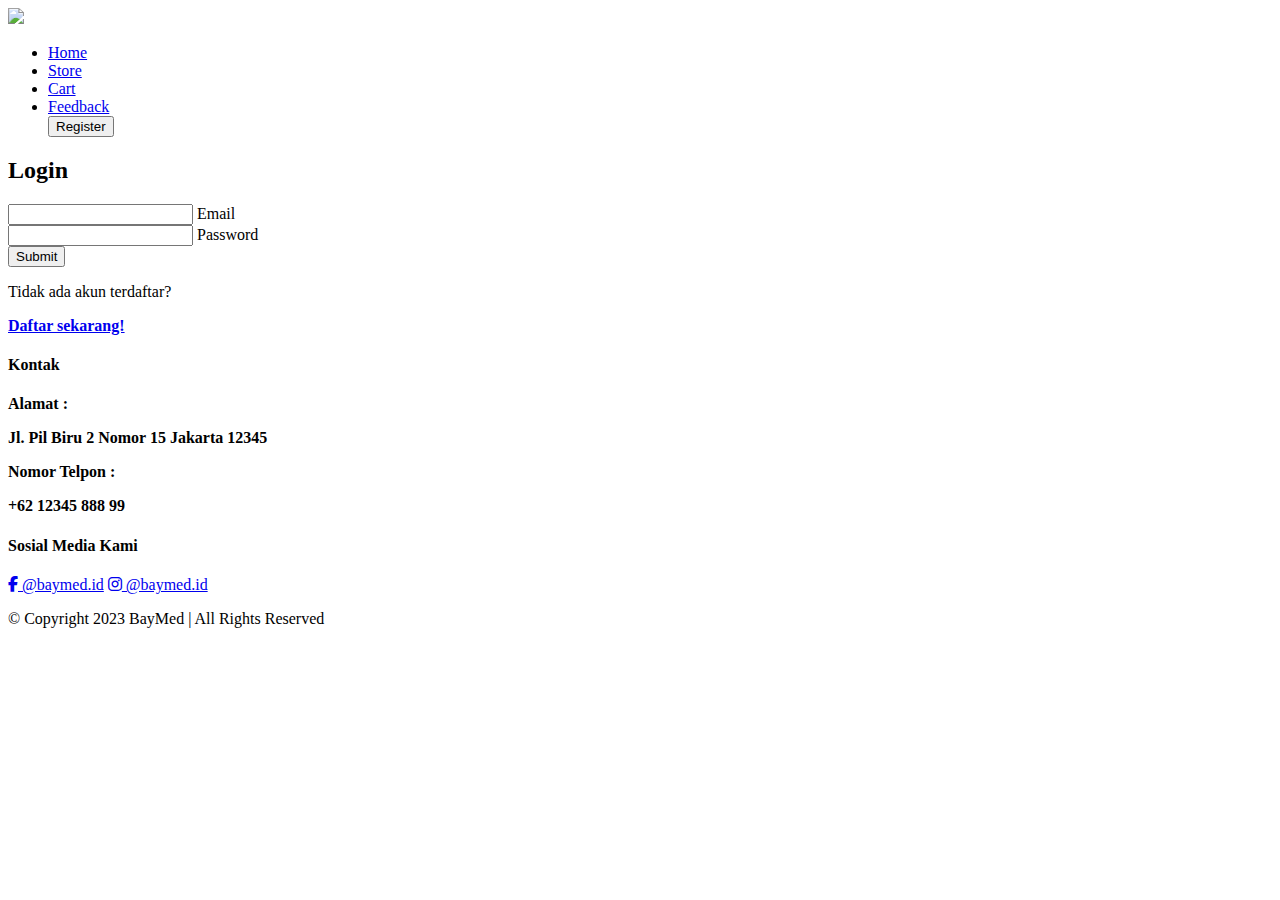
==== pages/login.html @ 57c0e373 "Add files via upload" ====
<!DOCTYPE html>
<html lang="en">
  <head>
    <meta charset="UTF-8" />
    <meta name="viewport" content="width=device-width, initial-scale=1.0" />
    <title>LOGIN PAGE</title>
    <link rel="stylesheet" href="https://cdnjs.cloudflare.com/ajax/libs/font-awesome/6.4.0/css/all.min.css" />
    <link href='https://unpkg.com/boxicons@2.1.4/css/boxicons.min.css' rel='stylesheet'>
    <link rel="stylesheet" href="../assets/styles/login.css" />
  </head>
  <body>
    <section id="header">
      <a href="#"><img src="../img/BayMedLogo.png" width="200" /></a>
      <nav class="navbar">
        <ul class="nav-menu">
          <li class="nav-item"><a class="nav-link" href="../index.html">Home</a></li>
          <li class="nav-item"><a class="nav-link" href="./medicines.html">Store</a></li>
          <li class="nav-item"><a class="nav-link" href="./cart.html">Cart</a></li>
          <li class="nav-item"><a class="nav-link" href="./feedback.html">Feedback</a></li>

          <a href="./register.html"><button>Register</button></a>
        </ul>
        <div class="hamburger-menu">
          <span class="bar"></span>
          <span class="bar"></span>
          <span class="bar"></span>
        </div>
      </nav>
    </section>
    <section id="form-section">
      <div class="background"></div>
      <div class="wrapper">
        <div class="form-box regis">
          <h2 class="title">Login</h2>
          <form id="registrationForm">

            <div class="input-box">
              <input type="email" id="email" class="inputted" required />
              <label>Email</label>
            </div>

            <div class="input-box">
              <input type="password" id="pass" class="inputted" required />
              <label>Password</label>
            </div>
            
            <button type="submit" class="btn">Submit</button>
            <div class="login-container">
                <p>Tidak ada akun terdaftar?</p>
                <p><a href="./register.html">
                    <strong>Daftar sekarang!</strong></a>
                </p>
            </div>
          </form>
        </div>
      </div>
    </section>

    <!-- START OF FOOTER -->
    <footer class="section-p1">
        <div class="col">
            <h4>Kontak<h4>
            <p><strong>Alamat :</strong></p>
            <p>Jl. Pil Biru 2 Nomor 15 Jakarta 12345</p>
            <p><strong>Nomor Telpon :</strong></p>
            <p>+62 12345 888 99</p>
        </div>
        <div class="col">
                <h4>Sosial Media Kami</h4>
                <div class="icon">
                  <a href="https://www.facebook.com/universitasbinanusantara/?locale=id_ID" target="_blank"><i class="fab fa-facebook-f"></i> @baymed.id</a>
                  <a href="https://www.instagram.com/saputra.nicolas_/" target="_blank"><i class="fab fa-instagram"></i> @baymed.id</a>
                </div>
        </div>

        <div class="copyright">
            <p>&copy; Copyright 2023 BayMed | All Rights Reserved</p>
        </div>
  
    </footer>

    <script src="../assets/scripts/script.js"></script>
    <script>
      // Add an event listener to the form
      document.getElementById('registrationForm').addEventListener('submit', Login);
    </script>
  </body>
</html>
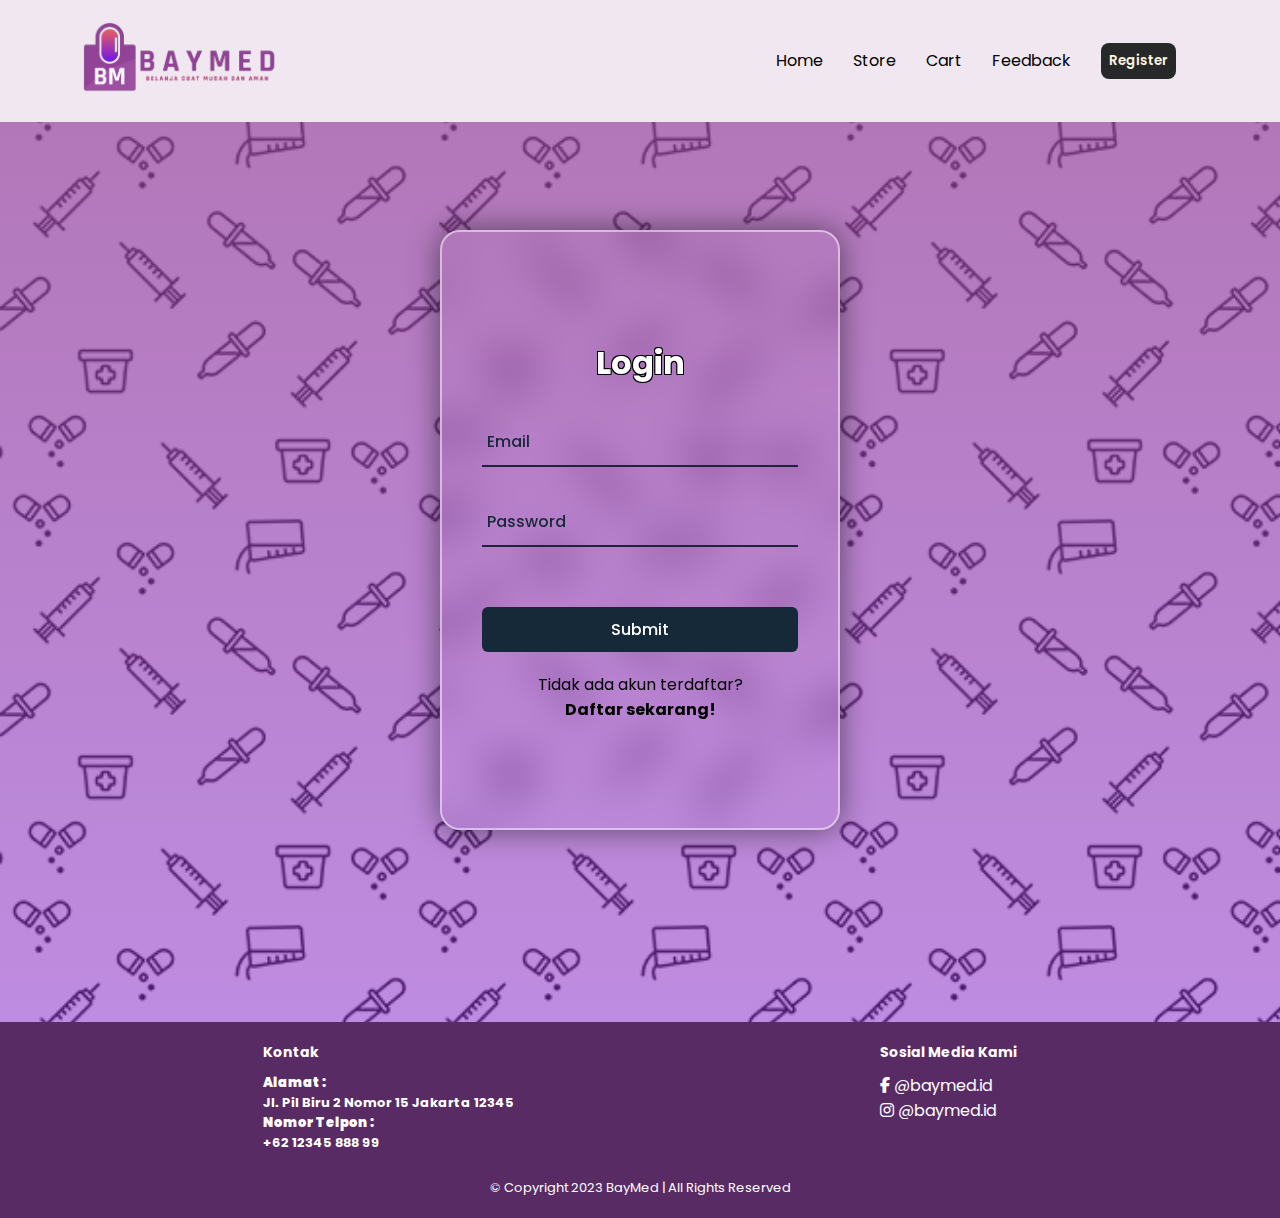
==== commit 02d3806a: "Add files via upload" ====
--- a/pages/login.html
+++ b/pages/login.html
@@ -32,7 +32,7 @@
       <div class="wrapper">
         <div class="form-box regis">
           <h2 class="title">Login</h2>
-          <form id="registrationForm">
+          <form id="LoginForm">
 
             <div class="input-box">
               <input type="email" id="email" class="inputted" required />
@@ -82,7 +82,7 @@
     <script src="../assets/scripts/script.js"></script>
     <script>
       // Add an event listener to the form
-      document.getElementById('registrationForm').addEventListener('submit', Login);
+      document.getElementById('LoginForm').addEventListener('submit', login);
     </script>
   </body>
 </html>
--- a/assets/styles/login.css
+++ b/assets/styles/login.css
@@ -0,0 +1,406 @@
+@import url('https://fonts.googleapis.com/css2?family=Poppins:wght@100;200;300;400;500;600;700;800;900&display=swap');
+* {
+  margin: 0;
+  padding: 0;
+  box-sizing: border-box;
+  font-family: 'Poppins', sans-serif;
+}
+
+body {
+  background-image: linear-gradient(rgba(150, 70, 153, 0.75), rgba(131, 35, 213, 0.5)), url('../../img/bgpattern.png');
+  background-size: cover;
+}
+
+/* HEADER */
+#header {
+  display: flex;
+  align-items: center;
+  justify-content: space-between;
+  padding: 20px 80px;
+  background-color: #f0e7f1;
+  z-index: 999;
+  position: sticky;
+  top: 0;
+  left: 0;
+}
+
+/* NAVBAR */
+
+li {
+  list-style: none;
+}
+
+a {
+  color: #000;
+  text-decoration: none;
+}
+
+.navbar {
+  min-height: 70px;
+  display: flex;
+  justify-content: space-between;
+  align-items: center;
+  padding: 0 24px;
+}
+
+.nav-menu {
+  display: flex;
+  justify-content: space-between;
+  align-items: center;
+  gap: 30px;
+}
+
+.nav-link {
+  transition: 0.7s ease;
+}
+
+.nav-link.active {
+  color: #964699;
+  font-weight: bolder;
+}
+
+.navbar ul li::after,
+.nav-item::after {
+  content: '';
+  position: absolute;
+  left: 0;
+  bottom: -6px;
+  width: 100%;
+  height: 3px;
+  background: #964699;
+  border-radius: 5px;
+  transform-origin: right;
+  transform: scaleX(0);
+  transition: transform 0.5s;
+}
+
+.navbar ul li:hover::after,
+.nav-item:hover::after {
+  width: 100%;
+  transform-origin: left;
+  transform: scaleX(1);
+}
+
+.hamburger-menu {
+  display: none;
+  cursor: pointer;
+}
+
+.bar {
+  display: block;
+  width: 25px;
+  height: 3px;
+  margin: 5px auto;
+  -webkit-transition: all 0.3s ease-in-out;
+  transition: all 0.3s ease-in-out;
+  background-color: black;
+}
+
+@media (max-width: 1080px) {
+  .hamburger-menu {
+    display: block;
+    margin-left: 20px;
+  }
+
+  .hamburger-menu.active .bar:nth-child(2) {
+    opacity: 0;
+  }
+
+  .hamburger-menu.active .bar:nth-child(1) {
+    transform: translateY(8px) rotate(45deg);
+  }
+
+  .hamburger-menu.active .bar:nth-child(3) {
+    transform: translateY(-8px) rotate(-45deg);
+  }
+
+  .nav-menu {
+    position: fixed;
+    left: -100%;
+    top: 70px;
+    flex-direction: column;
+    background-color: #faf2fa;
+    width: 100%;
+    text-align: center;
+    transition: 0.3s;
+    padding-bottom: 50px;
+  }
+
+  .nav-item {
+    margin: 16px 0;
+  }
+
+  .nav-menu.active {
+    left: 0;
+  }
+}
+
+button {
+  text-decoration: none;
+  padding: 8px;
+  background-color: #272829;
+  color: #fff6e0;
+  top: 0;
+  left: 0;
+  border-radius: 8px;
+  border: none;
+  font-weight: 600;
+  cursor: pointer;
+  transition: all 0.3s ease 0s;
+}
+
+#header button:hover {
+  box-shadow: 0 4px 4px rgb(150, 70, 153);
+}
+
+.navbar ul li::after,
+.nav-item::after {
+  content: '';
+  position: absolute;
+  left: 0;
+  bottom: -6px;
+  width: 100%;
+  height: 3px;
+  background: #964699;
+  border-radius: 5px;
+  transform-origin: right;
+  transform: scaleX(0);
+  transition: transform 0.5s;
+}
+
+.navbar ul li:hover::after,
+.nav-item:hover {
+  width: 100%;
+  transform-origin: left;
+  transform: scaleX(1);
+}
+
+.placeholder-pad {
+  padding: 8px;
+  border-radius: 12px;
+}
+
+.search {
+  color: #272829;
+  position: absolute;
+  top: 50%;
+  transform: translateY(-50%);
+  left: 20px;
+}
+
+.background {
+  display: flex;
+  justify-content: center;
+  align-items: center;
+  min-height: 100vh;
+  background: url(../img/regisback4.png);
+  background-size: contain;
+  background-position: center;
+  opacity: 100%;
+}
+
+.wrapper {
+  position: relative;
+  width: 400px;
+  height: 600px;
+  background: transparent;
+  border: 2px solid rgba(255, 255, 255, 0.5);
+  border-radius: 20px;
+  backdrop-filter: blur(20px);
+  box-shadow: 0 0 30px rgba(0, 0, 0, 0.5);
+  display: flex;
+  justify-content: center;
+  align-items: center;
+  margin-top: 80px;
+  position: absolute;
+  top: 50%;
+  left: 50%;
+  transform: translate(-50%, -50%); /* Center vertically and horizontally */
+}
+
+.wrapper .form-box {
+  width: 100%;
+  padding: 40px;
+}
+
+.form-box h2 {
+  font-size: 2em;
+  color: #162938;
+  text-align: center;
+}
+
+.input-box {
+  position: relative;
+  width: 100%;
+  height: 50px;
+  border-bottom: 2px solid #162938;
+  margin: 30px 0;
+}
+
+.input-box label {
+  position: absolute;
+  top: 50%;
+  left: 5px;
+  transform: translateY(-50%);
+  font-size: 1em;
+  color: #162938;
+  font-weight: 500;
+  pointer-events: none;
+  transition: 0.5s;
+}
+
+.input-box input:focus ~ label,
+.input-box input:valid ~ label,
+.input-box input:active ~ label {
+  top: -5px;
+}
+
+.input-box input {
+  width: 100%;
+  height: 100%;
+  background: transparent;
+  border: none;
+  outline: none;
+  font-size: 1em;
+  color: #162938;
+  font-weight: 600;
+  padding: 0 35px 0 5px;
+}
+
+.input-box input::-webkit-calendar-picker-indicator {
+  display: none;
+}
+
+.btn {
+  width: 100%;
+  height: 45px;
+  background: #162938;
+  border: none;
+  outline: none;
+  border-radius: 6px;
+  cursor: pointer;
+  font-size: 1em;
+  color: #fff;
+  font-weight: 500;
+  margin-top: 30px;
+}
+
+.btn:hover {
+  background-color: #964699;
+}
+
+/* footer */
+
+footer {
+  display: flex;
+  flex-wrap: wrap;
+  justify-content: space-around;
+  background-color: #592b64;
+  color: #ffff;
+}
+footer .col {
+  display: flex;
+  flex-direction: column;
+  align-items: flex-start;
+  margin-bottom: 10px;
+}
+/* footer .logo {
+    margin-bottom: 30px;
+  } */
+footer h4 {
+  font-size: 14px;
+  padding-bottom: 10px;
+}
+footer p {
+  font-size: 13px;
+  text-decoration: none;
+  color: #ffff;
+  /* margin: 10px; */
+}
+footer .follow {
+  margin-top: 20px;
+}
+footer .follow i {
+  color: #ffff;
+  padding-right: 4px;
+  cursor: pointer;
+}
+
+footer .copyright {
+  width: 100%;
+  text-align: center;
+  margin-top: 5px;
+}
+
+.section-p1 {
+  padding: 20px 80px;
+}
+
+.icon {
+  display: flex;
+  flex-direction: column;
+  font-family: 'Poppins', sans-serif;
+}
+
+.icon a {
+  color: #ffff;
+}
+
+/*responsive utk footer*/
+
+@media (max-width: 799px) {
+  .section-p1 {
+    padding: 40px 10px;
+  }
+
+  #mobile {
+    display: flex;
+    align-items: center;
+  }
+  #mobile i {
+    color: #000000;
+    font-size: 20px;
+    padding-left: 20px;
+  }
+  #close {
+    display: initial;
+    position: absolute;
+    left: 10px;
+    bottom: 420px;
+    color: #000000;
+    font-size: 30px;
+  }
+  #lg-bag {
+    display: none;
+  }
+  #hero {
+    height: 70vh;
+    padding: 0 80px;
+    background-position: top 30% left 30%;
+  }
+  #feature {
+    justify-content: center;
+  }
+  #feature .fe-box {
+    margin: 15px;
+  }
+  #product1 .pro-container {
+    justify-content: center;
+  }
+  #product1 .pro {
+    margin: 15px;
+  }
+}
+
+.title {
+  color: white !important;
+  -webkit-font-smoothing: antialiased;
+  -moz-osx-font-smoothing: grayscale;
+  font-size: 60px;
+  text-shadow: -1px -1px 0 #000, 1px -1px 0 #000, -1px 1px 0 #000, 1px 1px 0 #000;
+}
+
+.login-container {
+  text-align: center;
+  padding-top: 20px;
+}
